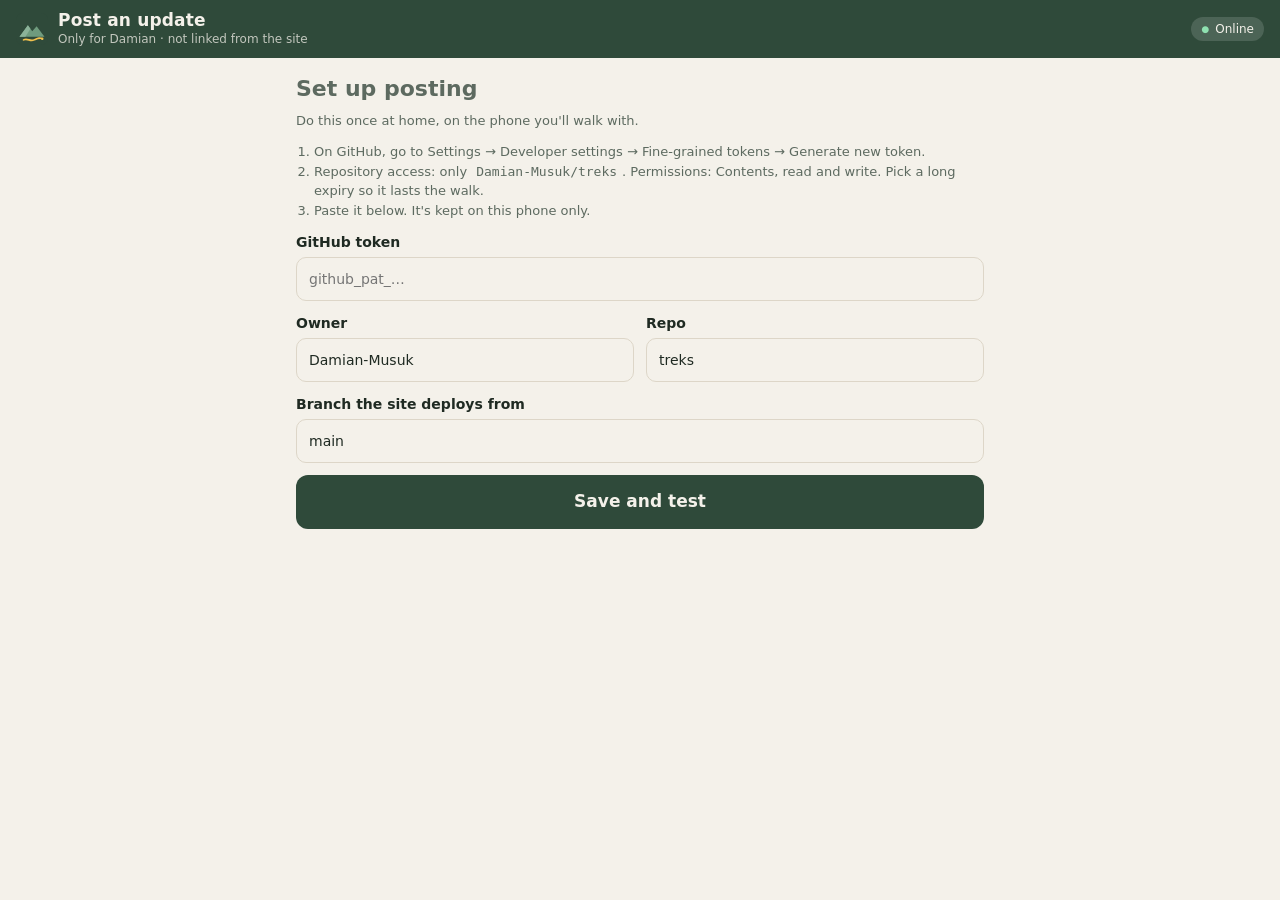
==== bibbulmun/post/index.html @ 199dd101 "Add Bibbulmun Track follow page, trail posting and offline planner Public progress page for family a" ====
<!doctype html>
<html lang="en-AU">
<head>
  <meta charset="utf-8">
  <meta name="viewport" content="width=device-width, initial-scale=1, viewport-fit=cover">
  <meta name="robots" content="noindex, nofollow">
  <title>Post update</title>
  <meta name="theme-color" content="#2f4a3a">
  <link rel="manifest" href="../manifest.webmanifest">
  <link rel="icon" href="../icons/icon.svg" type="image/svg+xml">
  <link rel="apple-touch-icon" href="../icons/icon-192.png">
  <link rel="stylesheet" href="../css/app.css">
  <style>
    body { padding-bottom: 24px; }
    .post { display: grid; gap: 12px; }
    .post label { display: grid; gap: 4px; font-size: 14px; font-weight: 600; }
    .post select, .post input:not([type=checkbox]):not([type=radio]):not([type=file]), .post textarea {
      width: 100%; padding: 10px 12px; border: 1px solid var(--line); border-radius: 10px; background: var(--bg); font-weight: 400; min-height: 44px;
    }
    .post textarea { min-height: 96px; resize: vertical; }
    .kinds { display: grid; grid-template-columns: 1fr 1fr; gap: 6px; }
    .kinds label { display: flex; align-items: center; gap: 8px; border: 1px solid var(--line); border-radius: 12px; padding: 10px; font-weight: 600; cursor: pointer; background: var(--bg); }
    .kinds input { accent-color: var(--brand); width: 18px; height: 18px; }
    .kinds label:has(input:checked) { border-color: var(--brand); background: color-mix(in srgb, var(--camp) 14%, var(--surface)); }
    .big { width: 100%; padding: 14px; font-size: 17px; font-weight: 700; border-radius: 12px; border: 0; background: var(--brand); color: var(--brand-ink); cursor: pointer; min-height: 52px; }
    .big:disabled { opacity: .5; }
    .queue li { display: flex; justify-content: space-between; gap: 8px; padding: 8px 0; border-top: 1px solid var(--line); font-size: 14px; }
    .queue { list-style: none; margin: 0; padding: 0; }
    .msg { padding: 10px 14px; border-radius: 12px; font-size: 14px; margin: 0 0 12px; }
    .msg.ok { background: color-mix(in srgb, var(--camp) 16%, var(--surface)); }
    .msg.err { background: color-mix(in srgb, var(--warn) 16%, var(--surface)); }
    .preview { max-width: 100%; border-radius: 10px; display: block; }
    .row { display: flex; gap: 8px; align-items: center; justify-content: space-between; flex-wrap: wrap; }
    details.card summary { cursor: pointer; font-weight: 700; }
    code { font-size: 13px; background: var(--bg); padding: 1px 5px; border-radius: 5px; }
    .small { font-size: 13px; color: var(--muted); }
  </style>
</head>
<body>
  <header class="top">
    <div class="brand">
      <img src="../icons/icon.svg" alt="" width="32" height="32">
      <div><h1>Post an update</h1><p class="tag">Only for Damian · not linked from the site</p></div>
    </div>
    <span id="net" class="net" role="status" aria-live="polite"></span>
  </header>
  <main id="view"><p class="empty">Loading…</p></main>
  <script type="module" src="post.js"></script>
</body>
</html>
---- bibbulmun/css/app.css ----
:root {
  --bg: #f4f1ea;
  --surface: #fffdf8;
  --ink: #1f2a22;
  --muted: #5d6a60;
  --line: #ddd6c8;
  --brand: #2f4a3a;
  --brand-ink: #f4f1ea;
  --accent: #b5562b; /* laterite */
  --camp: #2f6f4f;
  --town: #8a5a14;
  --access: #6a7380;
  --warn: #a8321f;
  --guess-bg: #fbe8c8;
  --guess-ink: #6b4300;
  --radius: 14px;
  --shadow: 0 1px 2px rgb(0 0 0 / 6%), 0 4px 14px rgb(0 0 0 / 5%);
  color-scheme: light;
}
@media (prefers-color-scheme: dark) {
  :root:not([data-theme="light"]) {
    --bg: #121914;
    --surface: #1b241e;
    --ink: #e8ebe4;
    --muted: #9aa79d;
    --line: #2c3a30;
    --brand: #16201a;
    --brand-ink: #e8ebe4;
    --accent: #e08a5c;
    --camp: #6fc597;
    --town: #e0b062;
    --access: #9fa9b6;
    --warn: #ff8a73;
    --guess-bg: #4a3816;
    --guess-ink: #ffd99a;
    --shadow: none;
    color-scheme: dark;
  }
}
:root[data-theme="dark"] {
  --bg: #121914; --surface: #1b241e; --ink: #e8ebe4; --muted: #9aa79d; --line: #2c3a30;
  --brand: #16201a; --brand-ink: #e8ebe4; --accent: #e08a5c; --camp: #6fc597; --town: #e0b062;
  --access: #9fa9b6; --warn: #ff8a73; --guess-bg: #4a3816; --guess-ink: #ffd99a; --shadow: none;
  color-scheme: dark;
}

* { box-sizing: border-box; }
html { -webkit-text-size-adjust: 100%; }
body {
  margin: 0;
  background: var(--bg);
  color: var(--ink);
  font: 16px/1.5 system-ui, -apple-system, "Segoe UI", Roboto, sans-serif;
  padding-bottom: calc(72px + env(safe-area-inset-bottom));
}
a { color: var(--camp); }
h1, h2, h3 { line-height: 1.2; margin: 0; }
button, input, select { font: inherit; color: inherit; }
.sr { position: absolute; width: 1px; height: 1px; overflow: hidden; clip: rect(0 0 0 0); }

/* header */
.top {
  position: sticky; top: 0; z-index: 5;
  display: flex; align-items: center; justify-content: space-between; gap: 12px;
  padding: calc(10px + env(safe-area-inset-top)) 16px 10px;
  background: var(--brand); color: var(--brand-ink);
}
.brand { display: flex; align-items: center; gap: 10px; }
.brand h1 { font-size: 17px; letter-spacing: .01em; }
.tag { margin: 0; font-size: 12px; opacity: .75; }
.net { font-size: 12px; padding: 3px 10px; border-radius: 99px; background: rgb(255 255 255 / 14%); white-space: nowrap; }
.net.off { background: var(--accent); color: #fff; }
.net.on::before, .net.off::before { content: "●"; margin-right: 6px; font-size: 9px; vertical-align: 1px; }
.net.on::before { color: #8fe0b0; }

main { max-width: 720px; margin: 0 auto; padding: 16px; outline: none; }

/* hero */
.hero { margin: 4px 0 16px; }
.hero h2 { font-size: 26px; margin: 2px 0 8px; }
.hero.small h2 { font-size: 22px; }
.hero p { margin: 0; color: var(--muted); }
.eyebrow { text-transform: uppercase; letter-spacing: .08em; font-size: 12px; font-weight: 600; color: var(--accent) !important; }
.h2 { font-size: 20px; margin: 24px 0 10px; }

/* segmented plan picker */
.seg { display: grid; grid-template-columns: repeat(4, 1fr); gap: 6px; margin-bottom: 14px; }
.seg button {
  border: 1px solid var(--line); background: var(--surface); border-radius: 12px;
  padding: 8px 6px; text-align: left; cursor: pointer; min-height: 56px;
}
.seg button b { display: block; font-size: 15px; }
.seg button small { display: block; font-size: 11px; color: var(--muted); line-height: 1.25; }
.seg button[aria-checked="true"] { background: var(--brand); color: var(--brand-ink); border-color: var(--brand); }
.seg button[aria-checked="true"] small { color: inherit; opacity: .8; }
@media (max-width: 420px) { .seg { grid-template-columns: repeat(2, 1fr); } }

/* stats */
.stats { display: grid; grid-template-columns: repeat(4, 1fr); gap: 8px; margin: 0 0 16px; }
.stats div { background: var(--surface); border-radius: 12px; padding: 10px; text-align: center; box-shadow: var(--shadow); }
.stats b { display: block; font-size: 20px; font-variant-numeric: tabular-nums; }
.stats span { font-size: 12px; color: var(--muted); }

/* day cards */
.days { list-style: none; padding: 0; margin: 0; display: grid; gap: 10px; }
.day { background: var(--surface); border-radius: var(--radius); padding: 14px 16px; box-shadow: var(--shadow); border-left: 4px solid var(--camp); }
.day h3 { font-size: 18px; margin: 4px 0; }
.day p { margin: 4px 0; }
.dhead { display: flex; justify-content: space-between; align-items: center; }
.dn { font-size: 13px; font-weight: 600; color: var(--muted); text-transform: uppercase; letter-spacing: .05em; }
.dk { font-weight: 700; font-variant-numeric: tabular-nums; padding: 2px 10px; border-radius: 99px; background: var(--bg); }
.dk.e-full { color: var(--town); }
.dk.e-long { color: var(--warn); }
.night { color: var(--camp); font-weight: 600; font-size: 14px; }
.trip { font-weight: 700; color: var(--accent); margin: 8px 0 -2px; }
.compact .day { padding: 10px 14px; }
.compact .day h3 { font-size: 16px; }
.warn { color: var(--warn); font-weight: 600; font-size: 14px; }

.passed { margin-top: 6px; font-size: 14px; }
.passed summary { cursor: pointer; color: var(--muted); }
.passed ol { list-style: none; padding: 6px 0 0; margin: 0; }
.passed li { display: flex; gap: 10px; padding: 2px 0; }
.passed .k { min-width: 3.6em; color: var(--muted); font-variant-numeric: tabular-nums; }
.passed li.t-campsite { color: var(--camp); }

/* planner */
.planner { display: grid; gap: 12px; background: var(--surface); padding: 14px; border-radius: var(--radius); box-shadow: var(--shadow); margin-bottom: 16px; }
.planner label { display: grid; gap: 4px; font-size: 14px; font-weight: 600; }
.planner select, .planner input[type=date], .filters input[type=search] {
  width: 100%; padding: 10px 12px; border: 1px solid var(--line); border-radius: 10px; background: var(--bg); font-weight: 400; min-height: 44px;
}
.planner output { float: right; font-weight: 700; color: var(--accent); }
.planner label:has(output) { display: block; }
.planner input[type=range] { width: 100%; accent-color: var(--brand); margin-top: 8px; }
.row2 { display: grid; grid-template-columns: 1fr 1fr; gap: 12px; align-items: end; }
@media (max-width: 420px) { .row2 { grid-template-columns: 1fr; } }
.check { display: flex !important; align-items: center; gap: 8px; font-weight: 500 !important; min-height: 44px; }
.check input { width: 20px; height: 20px; accent-color: var(--brand); }
.quick { display: flex; flex-wrap: wrap; gap: 6px; }
.quick button, .ghost, .btn, .measure button {
  border: 1px solid var(--line); background: var(--bg); border-radius: 99px; padding: 6px 12px; cursor: pointer; font-size: 14px; min-height: 36px;
}
.btn { background: var(--brand); color: var(--brand-ink); border-color: var(--brand); text-decoration: none; white-space: nowrap; display: inline-flex; align-items: center; }
.btn.ghost { background: var(--bg); color: var(--ink); border-color: var(--line); }

/* stops */
.filters { display: grid; gap: 8px; margin-bottom: 10px; }
.chips { display: flex; gap: 6px; flex-wrap: wrap; }
.chip { display: inline-flex; align-items: center; gap: 6px; padding: 6px 12px; border-radius: 99px; border: 1px solid var(--line); background: var(--surface); font-size: 14px; cursor: pointer; min-height: 36px; }
.chip input { accent-color: var(--brand); }
.measure { position: sticky; top: 60px; z-index: 3; background: var(--brand); color: var(--brand-ink); border-radius: 12px; padding: 10px 14px; margin-bottom: 10px; display: flex; flex-wrap: wrap; gap: 6px 10px; align-items: center; font-size: 14px; }
.measure b { font-size: 18px; }
.measure.muted { background: var(--surface); color: var(--muted); position: static; }
.measure button { margin-left: auto; background: transparent; color: inherit; border-color: currentColor; }
.sech { display: flex; align-items: baseline; gap: 8px; font-size: 16px; margin: 18px 0 6px; }
.sech span { background: var(--accent); color: #fff; border-radius: 6px; padding: 0 7px; font-size: 13px; }
.sech small { color: var(--muted); font-weight: 400; margin-left: auto; }
.stops { list-style: none; margin: 0; padding: 0; background: var(--surface); border-radius: var(--radius); box-shadow: var(--shadow); overflow: hidden; }
.stops li + li { border-top: 1px solid var(--line); }
.stops button { width: 100%; display: flex; gap: 12px; align-items: center; text-align: left; padding: 10px 14px; background: none; border: 0; cursor: pointer; min-height: 52px; border-left: 4px solid transparent; }
.stops button.on { background: color-mix(in srgb, var(--camp) 14%, transparent); }
.stops .k { min-width: 3.8em; font-variant-numeric: tabular-nums; font-weight: 700; color: var(--muted); }
.stops .nm { display: grid; }
.stops .nm small { color: var(--muted); font-size: 12px; }
.stops .t-campsite { border-left-color: var(--camp); }
.stops .t-campsite .nm { font-weight: 600; }
.stops .t-town { border-left-color: var(--town); }
.stops .t-town .nm { font-weight: 700; }
.stops .t-access { border-left-color: transparent; }

/* gear */
.gearbar { display: flex; align-items: center; gap: 12px; margin-bottom: 8px; font-size: 14px; color: var(--muted); }
.meter { flex: 1; height: 10px; background: var(--line); border-radius: 99px; overflow: hidden; }
.meter span { display: block; height: 100%; background: var(--camp); transition: width .2s; }
.gearopts { display: flex; justify-content: space-between; align-items: center; flex-wrap: wrap; gap: 8px; margin-bottom: 8px; }
.gear { border: 0; background: var(--surface); border-radius: var(--radius); margin: 0 0 12px; padding: 10px 14px 6px; box-shadow: var(--shadow); }
.gear legend { font-weight: 700; padding: 0; float: left; width: 100%; margin-bottom: 4px; }
.gear label { display: flex; gap: 10px; align-items: flex-start; padding: 8px 0; border-top: 1px solid var(--line); cursor: pointer; clear: both; }
.gear input { width: 20px; height: 20px; margin-top: 2px; flex: none; accent-color: var(--camp); }
.gear input:checked + span { color: var(--muted); text-decoration: line-through; }
.tagsm { font-size: 11px; background: var(--bg); padding: 1px 6px; border-radius: 6px; color: var(--muted); }

/* info */
.tablewrap { overflow-x: auto; background: var(--surface); border-radius: var(--radius); box-shadow: var(--shadow); }
table.sections { width: 100%; border-collapse: collapse; font-size: 14px; }
.sections th, .sections td { padding: 8px 10px; border-bottom: 1px solid var(--line); text-align: left; vertical-align: top; }
.sections th { font-size: 12px; text-transform: uppercase; letter-spacing: .05em; color: var(--muted); }
.sections td small { display: block; color: var(--muted); font-size: 12px; }
.sections .n { text-align: right; font-variant-numeric: tabular-nums; }
.sections tr:last-child td { border-bottom: 0; }
.contacts { list-style: none; padding: 0; margin: 0; display: grid; gap: 8px; }
.contacts li { display: flex; justify-content: space-between; align-items: center; gap: 12px; background: var(--surface); padding: 10px 14px; border-radius: 12px; box-shadow: var(--shadow); }
.contacts small { display: block; color: var(--muted); font-size: 13px; }
.card { background: var(--surface); border-radius: var(--radius); padding: 14px 16px; margin-top: 12px; box-shadow: var(--shadow); }
.card h3 { font-size: 17px; margin-bottom: 6px; }
.card p { margin: 6px 0; }
.card ul { margin: 6px 0; padding-left: 20px; }

.guess { display: inline-block; font-size: 11px; font-weight: 600; background: var(--guess-bg); color: var(--guess-ink); padding: 0 6px; border-radius: 6px; vertical-align: 1px; }
.note { font-size: 13px; color: var(--muted); margin: 12px 0 0; }
.center { text-align: center; }
.empty { color: var(--muted); text-align: center; padding: 24px 0; }

/* bottom tabs */
.tabs {
  position: fixed; left: 0; right: 0; bottom: 0; z-index: 5;
  display: grid; grid-template-columns: repeat(5, 1fr);
  background: var(--surface); border-top: 1px solid var(--line);
  padding-bottom: env(safe-area-inset-bottom);
}
.tabs a { display: grid; justify-items: center; gap: 2px; padding: 8px 2px; color: var(--muted); text-decoration: none; font-size: 11px; min-height: 56px; }
.tabs svg { width: 24px; height: 24px; fill: none; stroke: currentColor; stroke-width: 1.8; stroke-linecap: round; stroke-linejoin: round; }
.tabs a[aria-current="page"] { color: var(--brand); font-weight: 700; }
@media (prefers-color-scheme: dark) { .tabs a[aria-current="page"] { color: var(--camp); } }
@media (min-width: 760px) { .tabs { max-width: 720px; margin: 0 auto; border: 1px solid var(--line); border-bottom: 0; border-radius: 16px 16px 0 0; } }

/* follow page */
.hero.follow h2 { font-size: 24px; margin: 8px 0 6px; }
.status { display: inline-flex; align-items: center; gap: 8px; font-size: 13px; font-weight: 700; text-transform: uppercase; letter-spacing: .06em; color: var(--muted); }
.status .dot { width: 10px; height: 10px; border-radius: 50%; background: var(--muted); }
.status.live { color: var(--camp); }
.status.live .dot { background: var(--camp); animation: pulse 2s infinite; }
@keyframes pulse { 0% { box-shadow: 0 0 0 0 color-mix(in srgb, var(--camp) 60%, transparent); } 70% { box-shadow: 0 0 0 10px transparent; } 100% { box-shadow: 0 0 0 0 transparent; } }
.progress { margin-top: 0; }
.pbig { display: flex; align-items: baseline; gap: 8px; margin-bottom: 4px; }
.pbig b { font-size: 40px; line-height: 1; font-variant-numeric: tabular-nums; color: var(--brand); }
@media (prefers-color-scheme: dark) { :root:not([data-theme="light"]) .pbig b { color: var(--camp); } }
.pbig span { color: var(--muted); }
.strip { width: 100%; height: auto; display: block; margin: 6px 0 10px; overflow: visible; }
.strip .band.b1 { fill: color-mix(in srgb, var(--line) 80%, transparent); }
.strip .band.b2 { fill: var(--line); }
.strip .walked { fill: var(--camp); }
.strip .me { fill: var(--accent); stroke: var(--surface); stroke-width: 6; }
.strip .pulse { fill: var(--accent); opacity: 0; }
.strip .live .pulse { animation: ring 2s infinite; transform-origin: center; transform-box: fill-box; }
@keyframes ring { 0% { opacity: .5; transform: scale(.6); } 100% { opacity: 0; transform: scale(2); } }
.strip text { font-size: 34px; fill: var(--muted); text-anchor: middle; font-family: inherit; }
.strip .end { text-anchor: start; font-weight: 600; fill: var(--ink); }
.strip .end.r { text-anchor: end; }
.stats.three { grid-template-columns: repeat(3, 1fr); margin: 0; }
.stats.three div { background: var(--bg); box-shadow: none; }
.fbar { display: flex; justify-content: space-between; align-items: center; gap: 8px; flex-wrap: wrap; margin: 12px 0 0; font-size: 13px; }
.muted { color: var(--muted); }
.timeline { list-style: none; margin: 0; padding: 0 0 0 18px; border-left: 2px solid var(--line); display: grid; gap: 12px; }
.up { position: relative; background: var(--surface); border-radius: var(--radius); padding: 12px 14px; box-shadow: var(--shadow); }
.up::before { content: ""; position: absolute; left: -26px; top: 18px; width: 12px; height: 12px; border-radius: 50%; background: var(--camp); border: 2px solid var(--bg); }
.up.k-start::before { background: var(--accent); }
.up.k-finish::before { background: var(--town); }
.uhead { display: flex; gap: 8px; align-items: center; }
.ui { color: var(--muted); font-size: 14px; }
.umeta { margin: 2px 0 0; font-size: 13px; color: var(--muted); }
.utext { margin: 8px 0 0; white-space: pre-wrap; }
.uphoto { display: block; width: 100%; height: auto; border-radius: 10px; margin-top: 10px; }
.h2.split { margin-top: 32px; padding-top: 20px; border-top: 1px solid var(--line); }
.lead { color: var(--muted); margin: 0 0 12px; }
.stats span { display: block; line-height: 1.25; }
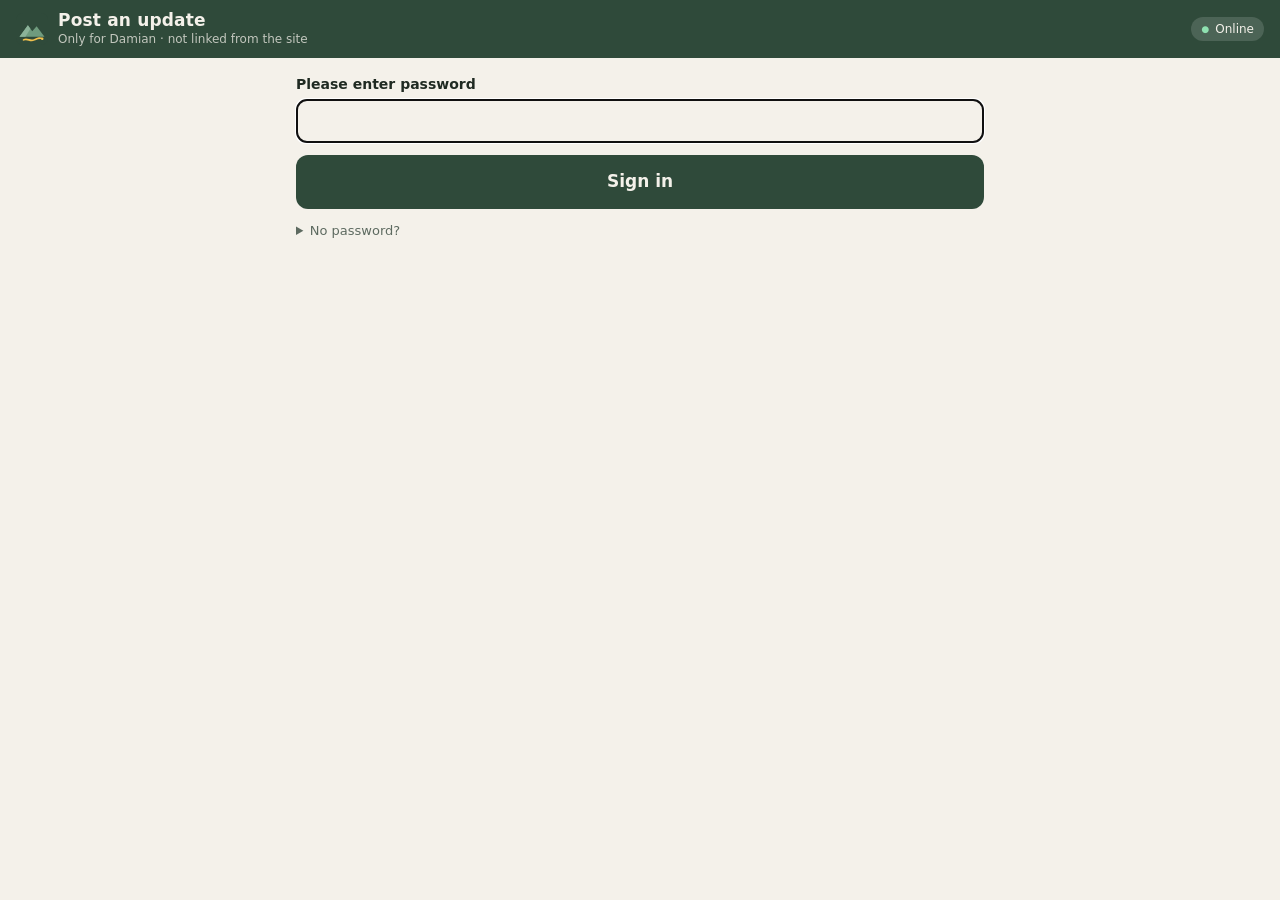
==== commit a62c3941: "Post page: own home screen app, plain password sign-in, fix token check The post page used the main " ====
--- a/bibbulmun/post/index.html
+++ b/bibbulmun/post/index.html
@@ -6,7 +6,10 @@
   <meta name="robots" content="noindex, nofollow">
   <title>Post update</title>
   <meta name="theme-color" content="#2f4a3a">
-  <link rel="manifest" href="../manifest.webmanifest">
+  <link rel="manifest" href="manifest.webmanifest">
+  <meta name="apple-mobile-web-app-capable" content="yes">
+  <meta name="mobile-web-app-capable" content="yes">
+  <meta name="apple-mobile-web-app-title" content="Trek Post">
   <link rel="icon" href="../icons/icon.svg" type="image/svg+xml">
   <link rel="apple-touch-icon" href="../icons/icon-192.png">
   <link rel="stylesheet" href="../css/app.css">
